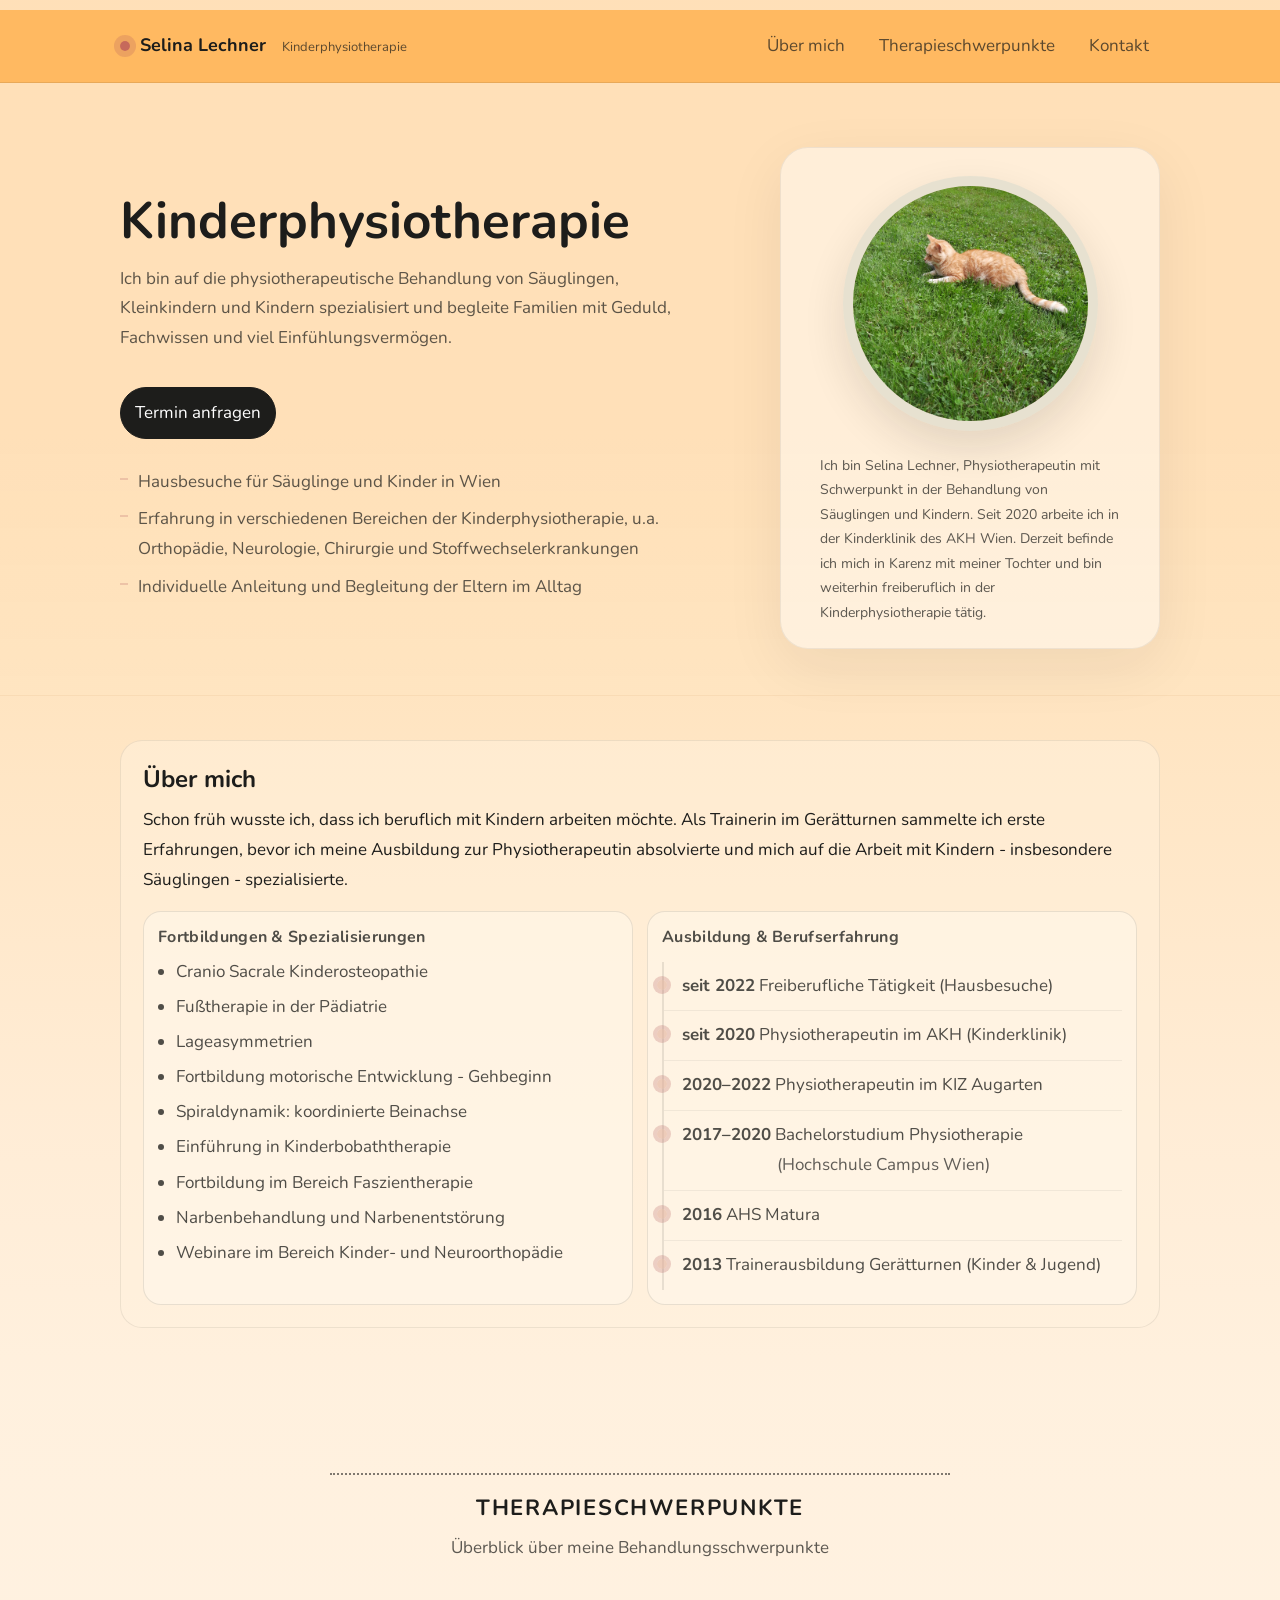
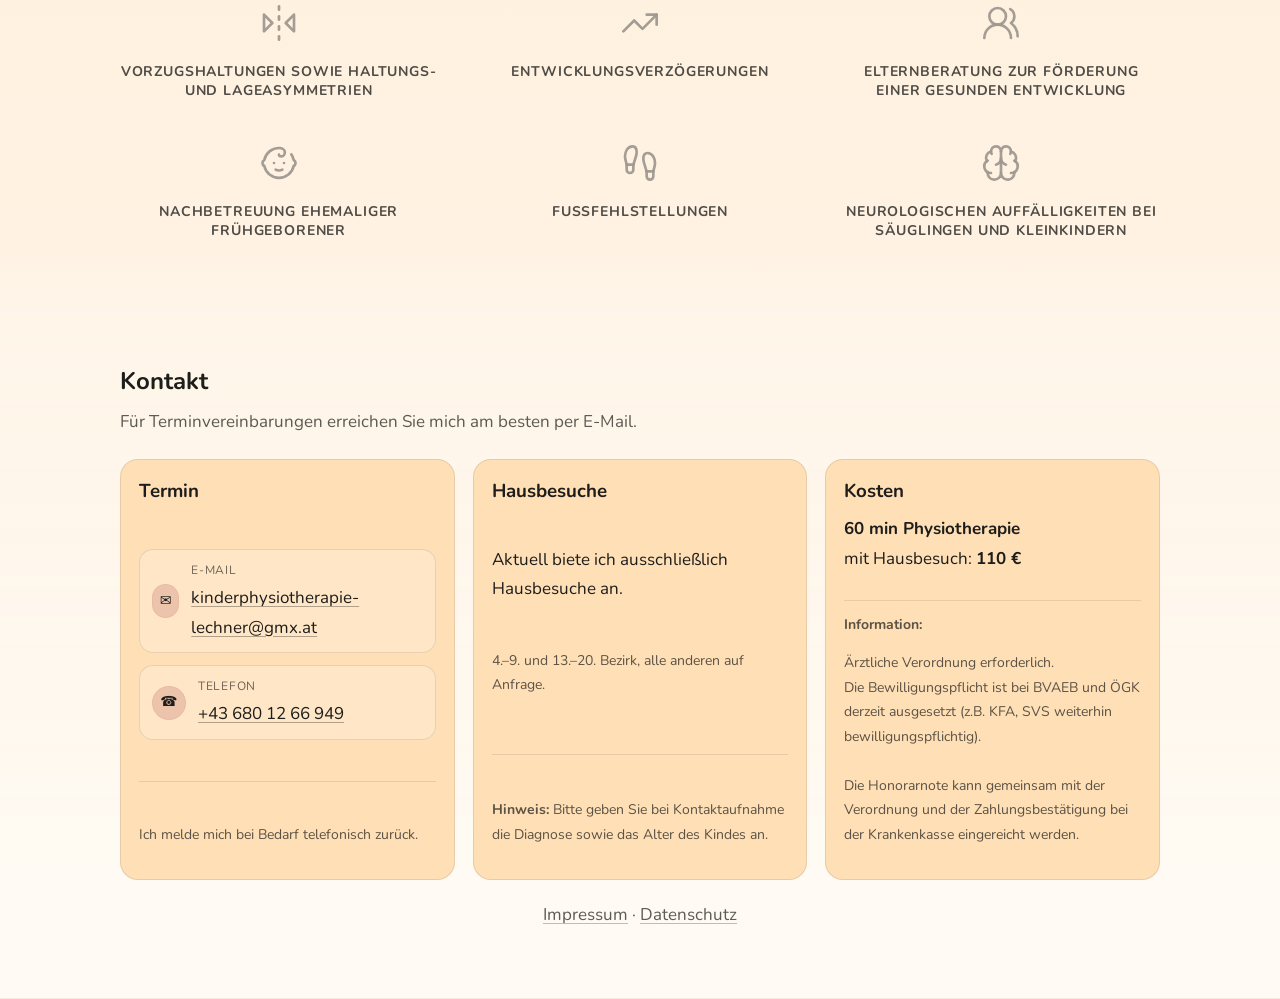
==== index.html @ b5aef935 "Add files via upload" ====
﻿<!doctype html>
<html lang="de">
<head>
  <meta charset="utf-8" />
  <meta name="viewport" content="width=device-width, initial-scale=1" />
  <title>Selina Lechner – Kinderphysiotherapie in Wien</title>
  <meta name="description" content="Kinderphysiotherapie in Wien: Hausbesuche, Beratung, Entwicklungsförderung. Kontakt & Terminvereinbarung." />

  <link rel="stylesheet" href="css/fonts.css" />
  <link rel="stylesheet" href="css/style.css" />
</head>

<body>
  <div class="top-accent" aria-hidden="true"></div>

  <header class="site-header">
    <div class="wrap header-inner">
      <a class="brand" href="#top" aria-label="Start">
        <span class="brand-dot" aria-hidden="true"></span>
        <span class="brand-name">Selina Lechner</span>
        <span class="brand-sub">Kinderphysiotherapie</span>
      </a>

      <button class="nav-toggle"
        type="button"
        aria-label="Menü öffnen"
        aria-expanded="false"
        aria-controls="site-nav">
        <span class="nav-toggle-label">Menü</span>
        <span class="nav-toggle-icon" aria-hidden="true"></span>
      </button>

      <nav id="site-nav" class="nav" aria-label="Hauptnavigation">
        <a href="#ueber-mich">Über mich</a>
        <a href="#leistungen">Therapieschwerpunkte</a>
        <a href="#kontakt">Kontakt</a>
      </nav>
    </div>
  </header>

  <main id="top">
    <!-- HERO -->
    <section class="hero">
      <div class="wrap hero-grid">
        <div class="hero-copy">
          <h1>Kinderphysiotherapie</h1>
          <p class="lead">
            Ich bin auf die physiotherapeutische Behandlung von Säuglingen, Kleinkindern und Kindern spezialisiert und begleite Familien mit Geduld, Fachwissen und viel Einfühlungsvermögen.
          </p>

          <div class="hero-actions">
            <a class="btn" href="mailto:kinderphysiotherapie-lechner@gmx.at">Termin anfragen</a>
          </div>

          <ul class="trust">
            <li>Hausbesuche für Säuglinge und Kinder in Wien</li>
            <li>Erfahrung in verschiedenen Bereichen der Kinderphysiotherapie, u.a. Orthopädie, Neurologie, Chirurgie und Stoffwechselerkrankungen</li>
            <li>Individuelle Anleitung und Begleitung der Eltern im Alltag</li>
          </ul>
        </div>

        <div class="hero-media">
          <img src="img/selina.jpg" alt="Portrait von Selina Lechner" class="portrait" />
          <div class="portrait-note">
            <p>Ich bin Selina Lechner, Physiotherapeutin mit Schwerpunkt in der Behandlung von Säuglingen und Kindern. Seit 2020 arbeite ich in der Kinderklinik des AKH Wien. Derzeit befinde ich mich in Karenz mit meiner Tochter und bin weiterhin freiberuflich in der Kinderphysiotherapie tätig.</p>
          </div>
        </div>
      </div>
    </section>

    <!-- ÜBER MICH -->
    <section class="about-block" id="ueber-mich">
      <div class="wrap">
        <div class="about">
          <h2>Über mich</h2>
          <p>
            Schon früh wusste ich, dass ich beruflich mit Kindern arbeiten möchte. Als Trainerin im Gerätturnen sammelte ich erste Erfahrungen, bevor ich meine Ausbildung zur Physiotherapeutin absolvierte
            und mich auf die Arbeit mit Kindern - insbesondere Säuglingen - spezialisierte.
          </p>

          <div class="about-highlights">
            <div class="highlight">
              <h3>Fortbildungen & Spezialisierungen</h3>
              <ul class="clean-list">
                <li>Cranio Sacrale Kinderosteopathie</li>
                <li>Fußtherapie in der Pädiatrie</li>
                <li>Lageasymmetrien</li>
                <li>Fortbildung motorische Entwicklung - Gehbeginn</li>
                <li>Spiraldynamik: koordinierte Beinachse</li>
                <li>Einführung in Kinderbobaththerapie</li>
                <li>Fortbildung im Bereich Faszientherapie</li>
                <li>Narbenbehandlung und Narbenentstörung</li>
                <li>Webinare im Bereich Kinder- und Neuroorthopädie</li>
              </ul>
            </div>

            <div class="highlight">
              <h3>Ausbildung &amp; Berufserfahrung</h3>
              <ul class="clean-list timeline">
                <li><strong>seit 2022</strong> Freiberufliche Tätigkeit (Hausbesuche)</li>
                <li><strong>seit 2020</strong> Physiotherapeutin im AKH (Kinderklinik)</li>
                <li><strong>2020–2022</strong> Physiotherapeutin im KIZ Augarten</li>
                <li><strong>2017–2020</strong> Bachelorstudium Physiotherapie <span style="display:block; margin-left:95px; margin-top: 0px; color: rgba(29,29,27,.7); font-weight: 400;">(Hochschule Campus Wien)</span></li>
                <li><strong>2016</strong> AHS Matura</li>
                <li><strong>2013</strong> Trainerausbildung Gerätturnen (Kinder & Jugend)</li>
              </ul>
            </div>
          </div>
        </div>
      </div>
    </section>

    <!-- THERAPIESCHWERPUNKTE -->
    <section class="focus-section" id="leistungen">
      <div class="wrap">
        <div class="focus-topline" aria-hidden="true"></div>
        <h2 class="focus-title">Therapieschwerpunkte</h2>
        <p class="focus-subtitle">Überblick über meine Behandlungsschwerpunkte</p>

        <div class="focus-grid focus-grid--simple">
          <article class="focus-item">
            <div class="focus-icon" aria-hidden="true">
              <i data-lucide="flip-horizontal-2"></i>
            </div>
            <h3>Vorzugshaltungen sowie Haltungs- und Lageasymmetrien</h3>
          </article>

          <article class="focus-item">
            <div class="focus-icon" aria-hidden="true">
              <i data-lucide="trending-up"></i>
            </div>
            <h3>Entwicklungsverzögerungen</h3>
          </article>

          <article class="focus-item">
            <div class="focus-icon" aria-hidden="true">
              <i data-lucide="users-round"></i>
            </div>
            <h3>Elternberatung zur Förderung einer gesunden Entwicklung</h3>
          </article>

          <article class="focus-item">
            <div class="focus-icon" aria-hidden="true">
              <i data-lucide="baby"></i>
            </div>
            <h3>Nachbetreuung ehemaliger Frühgeborener</h3>
          </article>

          <article class="focus-item">
            <div class="focus-icon" aria-hidden="true">
              <i data-lucide="footprints"></i>
            </div>
            <h3>Fußfehlstellungen</h3>
          </article>

          <article class="focus-item">
            <div class="focus-icon" aria-hidden="true">
              <i data-lucide="brain"></i>
            </div>
            <h3>Neurologischen Auffälligkeiten bei Säuglingen und Kleinkindern</h3>
          </article>
        </div>
      </div>
    </section>

    <!-- KONTAKT -->
    <section class="section section-alt" id="kontakt">
      <div class="wrap">
        <header class="section-head">
          <h2>Kontakt</h2>
          <p>Für Terminvereinbarungen erreichen Sie mich am besten per E-Mail.</p>
        </header>

        <div class="contact-grid contact-grid--3">
          <!-- Termin -->
          <div class="contact-card">
            <h3>Termin</h3>

            <div class="contact-rows">
              <div class="contact-row">
                <span class="contact-icon" aria-hidden="true">✉</span>
                <div class="contact-body">
                  <span class="contact-label">E-Mail</span>
                  <a class="link" href="mailto:kinderphysiotherapie-lechner@gmx.at">kinderphysiotherapie-lechner@gmx.at</a>
                </div>
              </div>

              <div class="contact-row">
                <span class="contact-icon" aria-hidden="true">☎</span>
                <div class="contact-body">
                  <span class="contact-label">Telefon</span>
                  <a class="link" href="tel:+436801266949">+43 680 12 66 949</a>
                </div>
              </div>
            </div>

            <div class="card-sep"></div>

            <p class="muted small">
              Ich melde mich bei Bedarf telefonisch zurück.
            </p>
          </div>

          <!-- Hausbesuche -->
          <div class="contact-card">
            <h3>Hausbesuche</h3>
            <p>Aktuell biete ich ausschließlich Hausbesuche an.</p>
            <p class="muted small">4.–9. und 13.–20. Bezirk, alle anderen auf Anfrage.</p>

            <div class="card-sep"></div>

            <p class="small muted"><strong>Hinweis:</strong> Bitte geben Sie bei Kontaktaufnahme die Diagnose sowie das Alter des Kindes an.</p>
          </div>

          <!-- Kosten / Information -->
          <div class="contact-card">
            <h3>Kosten</h3>
            <p><strong>60 min Physiotherapie</strong><br>mit Hausbesuch: <strong>110 €</strong></p>

            <div class="card-sep"></div>

            <p class="small muted"><strong>Information:</strong></p>
            <p class="muted small">
              Ärztliche Verordnung erforderlich.<br>
              Die Bewilligungspflicht ist bei BVAEB und ÖGK derzeit ausgesetzt (z.B. KFA, SVS weiterhin bewilligungspflichtig).<br><br>
              Die Honorarnote kann gemeinsam mit der Verordnung und der Zahlungsbestätigung bei der Krankenkasse eingereicht werden.
            </p>
          </div>
        </div>

        <p class="fineprint">
          <a href="impressum.html">Impressum</a> · <a href="datenschutz.html">Datenschutz</a>
        </p>
      </div>
    </section>
  </main>

  <script>
  document.addEventListener("DOMContentLoaded", () => {
    const header = document.querySelector(".site-header");
    const toggle = document.querySelector(".nav-toggle");
    const nav = document.getElementById("site-nav");
    if (!header || !toggle || !nav) return;

    const updateHeaderColor = () => {
      const progress = Math.min(window.scrollY / 900, 1);
      const styles = getComputedStyle(document.documentElement);
      const readRgb = name => styles.getPropertyValue(name).split(",").map(value => Number(value.trim()));
      const start = readRgb("--header-bg-rgb");
      const end = readRgb("--header-bg-scrolled-rgb");
      const rgb = start.map((value, index) => Math.round(value + (end[index] - value) * progress));
      header.style.setProperty("--header-current-bg", `rgba(${rgb[0]}, ${rgb[1]}, ${rgb[2]}, ${0.94 + 0.06 * (1 - progress)})`);
    };

    updateHeaderColor();
    window.addEventListener("scroll", updateHeaderColor, { passive: true });

    toggle.addEventListener("click", () => {
      const open = header.classList.toggle("nav-open");
      toggle.setAttribute("aria-expanded", open ? "true" : "false");
      toggle.setAttribute("aria-label", open ? "Menü schließen" : "Menü öffnen");
    });

    nav.querySelectorAll("a").forEach(a => {
      a.addEventListener("click", () => {
        header.classList.remove("nav-open");
        toggle.setAttribute("aria-expanded", "false");
        toggle.setAttribute("aria-label", "Menü öffnen");
      });
    });
  });
  </script>
  <script src="assets/js/lucide.min.js"></script>
  <script>
    lucide.createIcons();
  </script>
</body>
</html>
---- css/fonts.css ----
@font-face {
  font-family: 'Nunito';
  font-style: normal;
  font-weight: 400;
  font-display: swap;
  src: url(../assets/fonts/nunito-1.woff2) format('woff2');
}
@font-face {
  font-family: 'Nunito';
  font-style: normal;
  font-weight: 500;
  font-display: swap;
  src: url(../assets/fonts/nunito-2.woff2) format('woff2');
}
@font-face {
  font-family: 'Nunito';
  font-style: normal;
  font-weight: 600;
  font-display: swap;
  src: url(../assets/fonts/nunito-3.woff2) format('woff2');
}
@font-face {
  font-family: 'Nunito';
  font-style: normal;
  font-weight: 700;
  font-display: swap;
  src: url(../assets/fonts/nunito-4.woff2) format('woff2');
}
---- css/style.css ----
﻿/* =========================================================
   Kinderphysio - ruhiges, luftiges Layout (Nunito)
   + Abschnitts-Verlaeufe ueber Variablen
   ========================================================= */

:root{
  --bg: var(--c-contact);
  --paper:#ffffff;
  --ink:#1d1d1b;
  --muted:rgba(29,29,27,.72);
  --line:rgba(29,29,27,.12);
  --soft:rgba(255,255,255,.65);
  --accent:#dfaa96;
  --accent-strong: rgba(188, 91, 91, 0.85);
  --accent-medium: rgba(223,170,150,.55);
  --accent-soft: rgba(178, 91, 91, 0.25);
  --accent-border: rgba(223,170,150,.32);
  --sage-soft: rgba(190,211,205,.28);
  --portrait-border-width: 10px; /* 0 = Portrait-Rahmen ausblenden */
  --portrait-border-color: var(--sage-soft); /* transparent = Rahmenfarbe ausblenden */
  --radius:22px;

  /* =========================================================
     FARBEN & UEBERGAENGE
     Hier kannst du die Website-Stimmung schnell anpassen.
     ========================================================= */

  /* ===== Abschnittsfarben (anpassen nach Geschmack) ===== */
  --c-hero:    rgba(255, 223, 182, .97);
  --c-about:   rgba(255, 231, 199, .94);
  --c-focus:   rgba(255, 241, 224, .88);
  --c-contact: rgba(255, 250, 243, .96);

  /* Zwischenfarben fuer weichere Uebergaenge */
  --blend-hero-about:  rgba(255, 227, 190, .94);
  --blend-about-mid:   rgba(255, 235, 211, .90);
  --blend-about-focus: rgba(255, 239, 219, .86);
  --blend-focus-end:   rgba(255, 244, 232, .92);

  /* Profilflaeche rund um Portrait und Text */
  --hero-card-bg: rgba(255, 255, 255, 0.46); /* transparent = Hintergrund ausblenden */
  --hero-card-border: rgba(29,29,27,.07); /* transparent = Rahmen ausblenden */
  --hero-card-shadow: 0 18px 60px rgba(29,29,27,.07); /* none = Schatten ausblenden */

  /* Box "Ueber mich" */
  --about-card-bg: rgba(255, 241, 221, .50);
  --about-card-border: rgba(29,29,27,.08);
  --about-inner-card-bg: rgba(255, 248, 238, .48);
  --about-inner-card-border: rgba(29,29,27,.10);

  /* Kontaktkarten und kleine Kontaktfelder */
  --contact-card-bg: rgb(var(--header-bg-scrolled-rgb));
  --contact-card-border: rgba(29,29,27,.10);
  --contact-row-bg: rgba(255,255,255,.22);
  --contact-row-border: rgba(29,29,27,.10);
  --contact-icon-bg: var(--accent-soft);
  --contact-icon-border: var(--accent-border);

  /* Wie lang/weich die Uebergaenge sind */
  --fade-hero: 260px;
  --fade-contact: 560px;

  /* Feine Trennlinien zwischen Bereichen */
  --line-hero: rgba(29,29,27,.025);
  --line-section-top: rgba(29,29,27,.025);
  --line-section-bottom: rgba(29,29,27,.04);
  --header-bg-rgb: 255, 185, 97;
  --header-bg-scrolled-rgb: 255, 223, 182;
  --header-bg: rgb(var(--header-bg-rgb));
  --header-border: rgba(29,29,27,0.10);
  --top-accent-start: var(--c-hero);
  --top-accent-mid:   var(--c-hero);
  --top-accent-end:   var(--c-hero);
  
}

*{ box-sizing:border-box; }

html, body{
  margin:0;
  padding:0;
  background:var(--bg);
  color:var(--ink);
  font-family:"Nunito", system-ui, -apple-system, Segoe UI, Roboto, Arial, sans-serif;
}

a, p, li, span{
  font-family:"Nunito", system-ui, -apple-system, Segoe UI, Roboto, Arial, sans-serif;
  font-size:17px;
  line-height:1.75;
  letter-spacing:0;
  color:var(--ink);
}

h1, h2, h3{
  font-family:"Nunito", system-ui, -apple-system, Segoe UI, Roboto, Arial, sans-serif;
  font-weight:700;
  margin:0 0 10px;
}

p{ margin:0 0 14px; }
ul{ margin:0; padding-left:18px; }
li{ margin:0 0 8px; }

.muted{ color:var(--muted); }
.small{ font-size:14px; }

.wrap{
  width:min(1040px, calc(100% - 48px));
  margin:0 auto;
}

/* ---------- Zierstreifen ---------- */
.top-accent{
  position: sticky;
  top: 0;
  z-index: 999;
  height: 10px;
  background: linear-gradient(
    90deg,
    var(--top-accent-start),
    var(--top-accent-mid),
    var(--top-accent-end)
  );
  backdrop-filter: blur(6px);
}

/* ---------- Header / Nav ---------- */
.site-header{
  position: sticky;
  top: 10px;
  z-index: 50;
  background: var(--header-current-bg, var(--header-bg));
  border-bottom: 1px solid var(--header-border);
  backdrop-filter: blur(10px);
  transition: background .18s ease, border-color .18s ease;
}

.header-inner{
  display:flex;
  align-items:center;
  justify-content:space-between;
  padding:14px 0;
  gap:14px;
  position: relative;
}

.brand{
  display:flex;
  align-items:baseline;
  gap:10px;
  text-decoration:none;
  white-space:nowrap;
  color: var(--ink);
}

.brand-dot{
  width:10px;
  height:10px;
  border-radius:999px;
  background: var(--accent-strong);
  box-shadow: 0 0 0 6px var(--accent-soft);
}

.brand-name{ font-size:18px; font-weight:700; }
.brand-sub{ font-size:13px; color:var(--muted); margin-left:6px; }

/* Desktop Nav */
.nav{
  display:flex;
  gap:12px;
  flex-wrap:wrap;
  justify-content:flex-end;
}

.nav a{
  text-decoration:none;
  color:var(--muted);
  padding: 6px 10px;
  border-radius:999px;
  border:1px solid transparent;
}

.nav a:hover{
  color:var(--ink);
  border-color: rgba(29,29,27,.12);
  background: rgba(255,255,255,.50);
}

/* ---------- Buttons ---------- */
.btn{
  display:inline-flex;
  align-items:center;
  justify-content:center;
  padding: 10px 14px;
  border-radius: 999px;
  border: 1px solid var(--ink);
  background: var(--ink);
  color: var(--paper);
  text-decoration:none;
  transition: transform .12s ease, opacity .12s ease;
  gap:8px;
}

.btn:hover{ transform: translateY(-1px); opacity:.92; }

.btn-ghost{
  background: transparent;
  color: var(--ink);
}

.link{
  text-decoration: underline;
  text-decoration-color: rgba(29,29,27,.35);
  text-underline-offset: 3px;
}

/* =========================================================
   Abschnitts-Verlaeufe (sanfte Uebergaenge)
   ========================================================= */

/* HERO: oben weiss, unten Richtung About */
.hero{
  background: linear-gradient(
    to bottom,
    var(--c-hero) 0%,
    var(--c-hero) calc(100% - var(--fade-hero)),
    var(--blend-hero-about) 100%
  );
  padding: 64px 0 46px;
  border-bottom: 1px solid var(--line-hero);
}

/* UEBER MICH: oben nimmt Hero-Farbe auf, unten Richtung Focus */
#ueber-mich{
  background: linear-gradient(
    to bottom,
    var(--blend-hero-about) 0%,
    var(--blend-about-mid) 62%,
    var(--blend-about-focus) 100%
  );
}

/* THERAPIESCHWERPUNKTE: oben nimmt About-Farbe auf, unten Richtung Kontakt */
#leistungen{
  background: linear-gradient(
    to bottom,
    var(--blend-about-focus) 0%,
    var(--c-focus) 86%,
    var(--blend-focus-end) 100%
  );
}

/* KONTAKT: eigener Grundton */
#kontakt.section-alt{
  background: linear-gradient(
    to bottom,
    var(--blend-focus-end) 0%,
    rgba(255, 247, 237, .94) 45%,
    var(--c-contact) var(--fade-contact),
    var(--c-contact) 100%
  );
}

/* ---------- Hero Layout ---------- */
.hero-grid{
  display:grid;
  grid-template-columns: minmax(0, 1fr) 380px;
  gap: 64px;
  align-items:center;
}

.kicker{
  font-size:13px;
  text-transform: uppercase;
  letter-spacing:.08em;
  color: var(--muted);
  margin-bottom: 10px;
}

.hero h1{
  font-size: clamp(34px, 4vw, 52px);
  line-height: 1.08;
  margin-bottom: 14px;
}

.lead{
  color: var(--muted);
  max-width: 62ch;
}

.cta-row{
  display:flex;
  gap: 12px;
  flex-wrap:wrap;
  margin: 30px 0 10px;
}

.trust{
  list-style: none;
  padding-left: 0;
  margin-top: 14px;
  display:grid;
  gap: 8px;
}

.hero-actions{
  margin: 34px 0 28px;
}

.trust li{
  padding-left: 18px;
  position: relative;
  color: var(--muted);
  margin: 0;
}

.trust li::before{
  content: "";
  position:absolute;
  left: 0;
  top: 11px;
  width: 8px;
  height: 2px;
  background: var(--accent-medium);
}

/* Portrait */
.hero-media{
  display:flex;
  flex-direction:column;
  align-items:center;
  gap: 0;
  padding: 28px 24px 22px;
  border: 1px solid var(--hero-card-border);
  border-radius: 28px;
  background: var(--hero-card-bg);
  box-shadow: var(--hero-card-shadow);
}


.portrait{
  width: 255px;
  max-width: 100%;
  aspect-ratio: 1/1;
  object-fit: cover;
  border-radius: 999px;
  border: var(--portrait-border-width) solid var(--portrait-border-color);
  box-shadow: 0 18px 42px rgba(29,29,27,.12);
  background: rgba(0,0,0,.03);
}

.portrait-note{
  max-width: 310px;
  background: transparent;
  border: 1px solid transparent;
  border-radius: 18px;
  padding: 22px 4px 0;
}

.portrait-note p{ margin:0 0 8px; }
.portrait-note p:last-child{ margin:0; color:var(--muted); font-size:14px; }

/* ---------- Ueber mich ---------- */
.about-block{
  padding: 44px 0;
}

.about-block .wrap{
  margin-bottom: 25px;
}

.about{
  background: var(--about-card-bg);
  border: 1px solid var(--about-card-border);
  border-radius: var(--radius);
  padding: 22px;
}

.about-highlights{
  display:grid;
  grid-template-columns: 1fr 1fr;
  gap: 14px;
  margin-top: 16px;
}

.highlight{
  background: var(--about-inner-card-bg);
  border: 1px solid var(--about-inner-card-border);
  border-radius: 18px;
  padding: 14px;
}

.highlight h3{
  font-size: 16px;
  text-transform: none;
  letter-spacing: .02em;
  color: rgba(29,29,27,.78);
}

/* echte Listen + Zeilenabstand */
.clean-list{
  margin: 10px 0 0;
  padding-left: 18px;
}

.clean-list li{
  margin: 0 0 8px;
  line-height: 1.6;
  color: rgba(29,29,27,.78);
}

/* ---------- Therapieschwerpunkte ---------- */
.focus-section{
  position: relative;
  padding: 76px 0 70px;
  overflow: hidden;
}

.focus-topline{
  width: 100%;
  max-width: 620px;
  margin: 0 auto 18px;
  border-top: 2px dotted rgba(0,0,0,0.50);
}

.focus-title{
  text-align:center;
  letter-spacing:.08em;
  text-transform: uppercase;
  font-size: 22px;
  color: var(--ink);
  margin-bottom: 10px;
}

.focus-subtitle{
  text-align:center;
  color: var(--muted);
  margin: 0 auto 34px;
  max-width: 78ch;
}

.focus-grid--simple{
  display:grid;
  grid-template-columns: repeat(3, 1fr);
  gap: 36px 44px;
  align-items:start;
}

.focus-item{
  min-height: initial;
  padding: 0;
  border: 0;
  border-radius: 0;
  background: transparent;
  box-shadow: none;
}

.focus-item h3{
  text-align:center;
  font-size: 14px;
  line-height: inherit;
  letter-spacing:.06em;
  text-transform: uppercase;
  color: rgba(29,29,27,.78);
  margin: 0;
}

.focus-icon{
  display:flex;
  align-items:center;
  justify-content:center;
  width: 54px;
  height: 54px;
  margin: 0 auto 12px;
  opacity: .55;
  color: rgba(80,80,80,.95); /* wichtig fuer Lucide (currentColor) */
}

.focus-icon svg, .focus-icon .lucide{
  width: 40px;
  height: 40px;
  stroke-width: 1.6;
  fill: none;
  stroke-linecap: round;
  stroke-linejoin: round;
}

/* ---------- Kontakt ---------- */
.section{
  padding: 54px 0;
}

.section-alt{
  border-top: 1px solid var(--line-section-top);
  border-bottom: 1px solid var(--line-section-bottom);
}

.section-head{ margin-bottom: 22px; }
.section-head p{ color: var(--muted); max-width: 78ch; }

.contact-grid{
  display:grid;
  grid-template-columns: 1fr 1fr;
  gap: 18px;
  align-items:stretch;
}

.contact-card{
  background: var(--contact-card-bg);
  border: 1px solid var(--contact-card-border);
  border-radius: 18px;
  padding: 18px;
  display:flex;
  flex-direction:column;
  justify-content:space-between;
}

.hours{
  margin-top: 12px;
  padding-top: 12px;
  border-top: 1px solid rgba(29,29,27,.08);
}

.fineprint{
  text-align:center;
  margin-top: 20px;
  color: var(--muted);
}

.fineprint a{
  color: var(--muted);
  text-decoration: underline;
  text-decoration-color: rgba(29,29,27,.28);
  text-underline-offset: 3px;
}

.fineprint a:hover{ color: var(--ink); }

/* ---------- Responsive ---------- */
@media (max-width: 980px){
  .hero-grid{ grid-template-columns: 1fr; }
  .hero-copy{ display: contents; }
  .hero h1{ order: 1; }
  .lead{ order: 2; }
  .hero-media{
    order: 3;
    width: min(460px, 100%);
    margin: 0 auto;
  }
  .hero-actions{ order: 4; }
  .trust{ order: 5; }
  .portrait{ transform: none; }
  .about-highlights{ grid-template-columns: 1fr; }
  .focus-grid--simple{ grid-template-columns: 1fr; gap: 26px; }
  .contact-grid{ grid-template-columns: 1fr; }
}

@media (max-width: 520px){
  .wrap{ width:min(1040px, calc(100% - 32px)); }
  .brand-sub{ display:none; }
  .btn{ width: 100%; }
  .cta-row{ width: 100%; }
  .hero-media{ padding: 22px 18px 18px; }
  .portrait{ width: 220px; }
}

/* Timeline-Layout fuer Ausbildung */
.clean-list.timeline{
  list-style: none;
  padding-left: 0;
  margin-top: 14px;
  border-left: 2px solid rgba(29,29,27,.10);
}

.clean-list.timeline li{
  position: relative;
  padding: 10px 0 10px 18px;
  margin: 0;
  color: rgba(29,29,27,.78);
  line-height: 1.7;
}

.clean-list.timeline li + li{
  border-top: 1px solid rgba(29,29,27,.06);
}

.clean-list.timeline li::before{
  content:"";
  position:absolute;
  left: -7px;
  top: 18px;
  width: 10px;
  height: 10px;
  border-radius: 999px;
  background: var(--accent-medium);
  box-shadow: 0 0 0 4px var(--accent-soft);
}

/* Kontakt: optional 3 Spalten auf Desktop */
.contact-grid--3{
  grid-template-columns: repeat(3, 1fr);
}

.card-sep{
  height: 1px;
  background: rgba(29,29,27,.10);
  margin: 12px 0;
}

@media (max-width: 980px){
  .contact-grid--3{
    grid-template-columns: 1fr;
  }
}

.contact-rows{
  display: grid;
  gap: 12px;
  margin-top: 6px;
}

.contact-row{
  display: flex;
  gap: 12px;
  align-items: center;
  padding: 10px 12px;
  border-radius: 14px;
  background: var(--contact-row-bg);
  border: 1px solid var(--contact-row-border);
}

.contact-icon{
  width: 34px;
  height: 34px;
  border-radius: 999px;
  display: flex;
  align-items: center;
  justify-content: center;
  background: var(--contact-icon-bg);
  border: 1px solid var(--contact-icon-border);
  font-size: 14px;
}

.contact-body{
  display: grid;
  gap: 2px;
}

.contact-label{
  font-size: 12px;
  letter-spacing: .06em;
  text-transform: uppercase;
  color: rgba(29,29,27,.65);
}

/* Scroll Offset fuer Sticky Header */
#ueber-mich{ scroll-margin-top: 85px; }
#leistungen{ scroll-margin-top: 85px; }
#kontakt{ scroll-margin-top: 85px; }
#top{ scroll-margin-top: 85px; }

/* ===== Mobile-Button "MENUE + Icon" ===== */
.nav-toggle{
  display:none;
  border:0;
  background:transparent;
  padding: 8px 0;
  cursor:pointer;
  align-items:center;
  gap:10px;
  color: rgba(29,29,27,.80);
  z-index: 1000;
}

.nav-toggle-label{
  font-size: 12px;
  letter-spacing: .10em;
  text-transform: uppercase;
}

.nav-toggle-icon{
  width: 22px;
  height: 2px;
  background: rgba(29,29,27,.65);
  border-radius: 999px;
  position: relative;
}

.nav-toggle-icon::before,
.nav-toggle-icon::after{
  content:"";
  position:absolute;
  left:0;
  width: 22px;
  height: 2px;
  background: rgba(29,29,27,.65);
  border-radius: 999px;
  transition: transform .15s ease, opacity .15s ease;
}

.nav-toggle-icon::before{ top:-7px; }
.nav-toggle-icon::after{ top:7px; }

.site-header.nav-open .nav-toggle-icon{
  background: transparent;
}
.site-header.nav-open .nav-toggle-icon::before{
  transform: translateY(7px) rotate(45deg);
}
.site-header.nav-open .nav-toggle-icon::after{
  transform: translateY(-7px) rotate(-45deg);
}

/* Mobile Dropdown */
@media (max-width: 820px){
  .nav-toggle{ display:inline-flex; }

  .nav{
    display:none;
    position:absolute;
    right:0;
    top: calc(100% + 10px);
    width: min(320px, calc(100vw - 24px));
    padding: 12px;
    border-radius: 16px;
    background: rgba(255,255,255,.92);
    border: 1px solid rgba(29,29,27,.10);
    box-shadow: 0 18px 50px rgba(0,0,0,.12);
  }

  .nav a{
    display:block;
    padding: 10px 12px;
    border-radius: 12px;
  }

  .site-header.nav-open .nav{ display:block; }
}
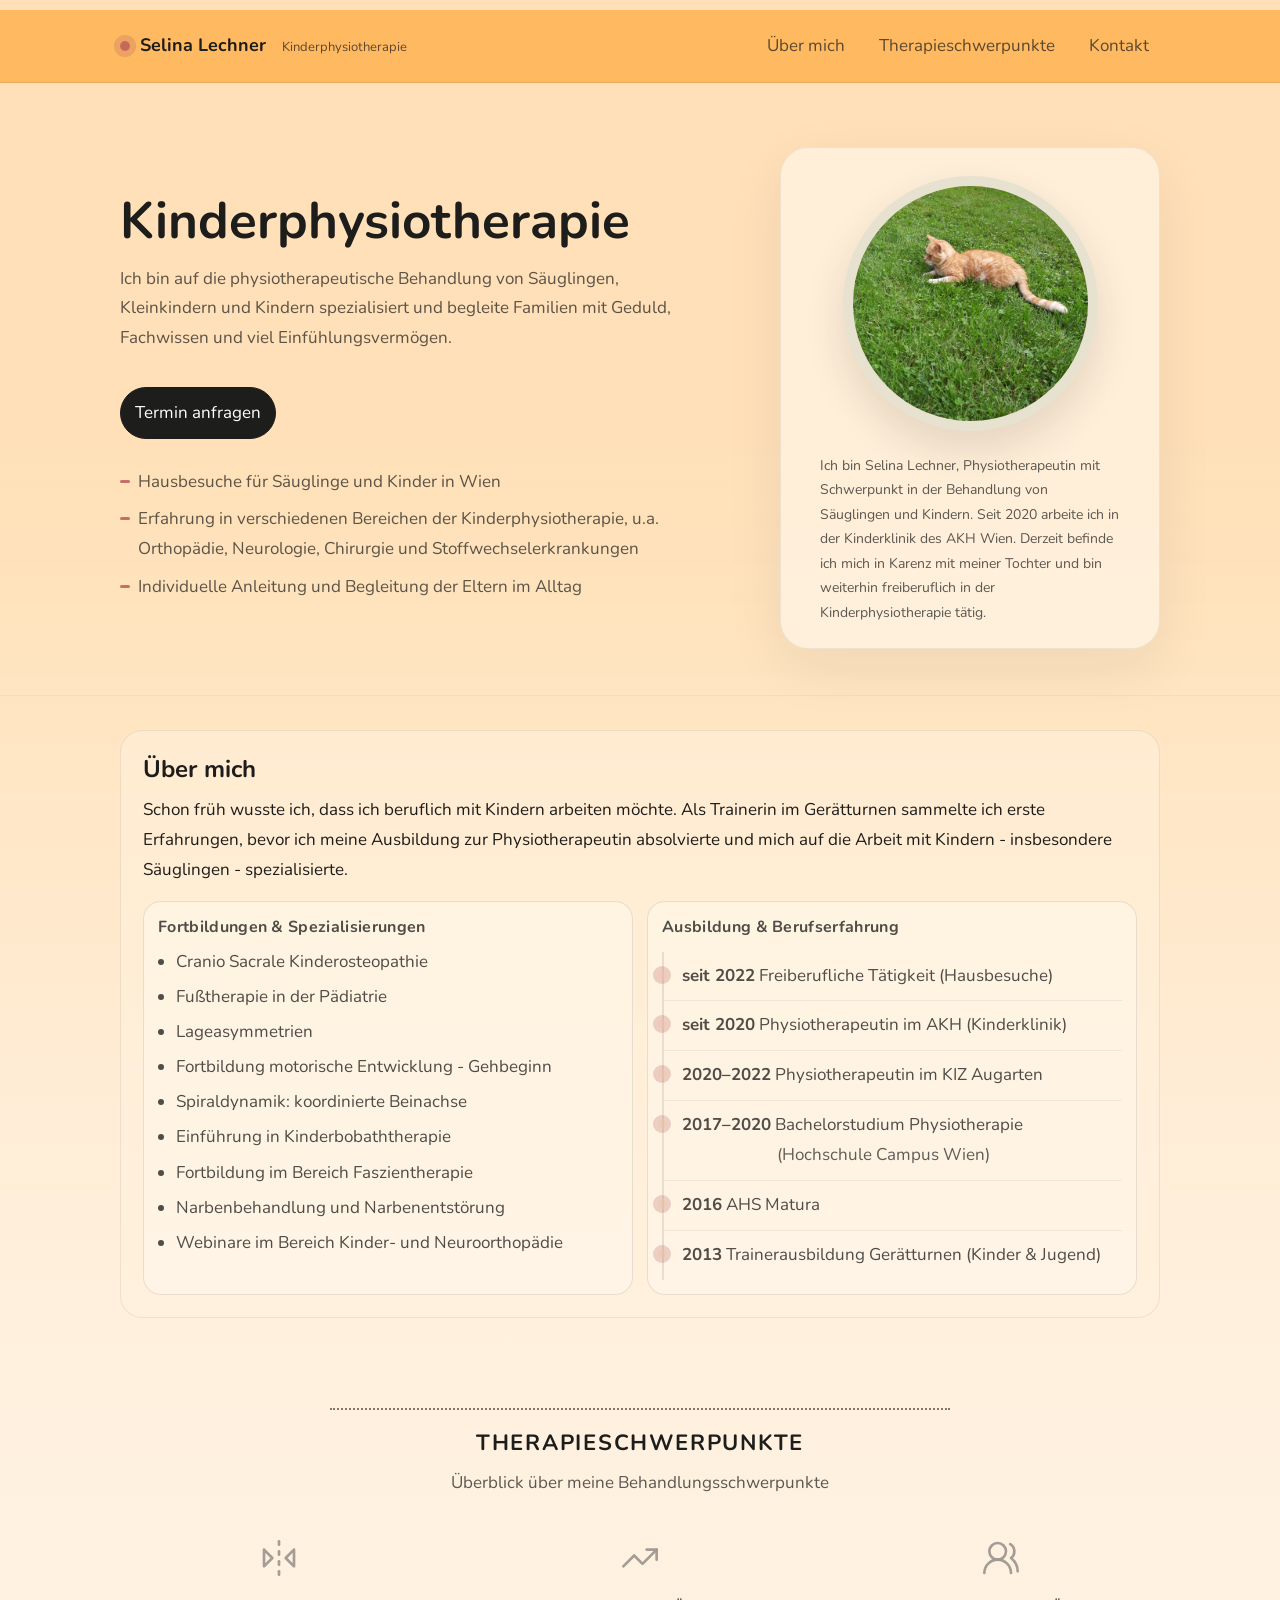
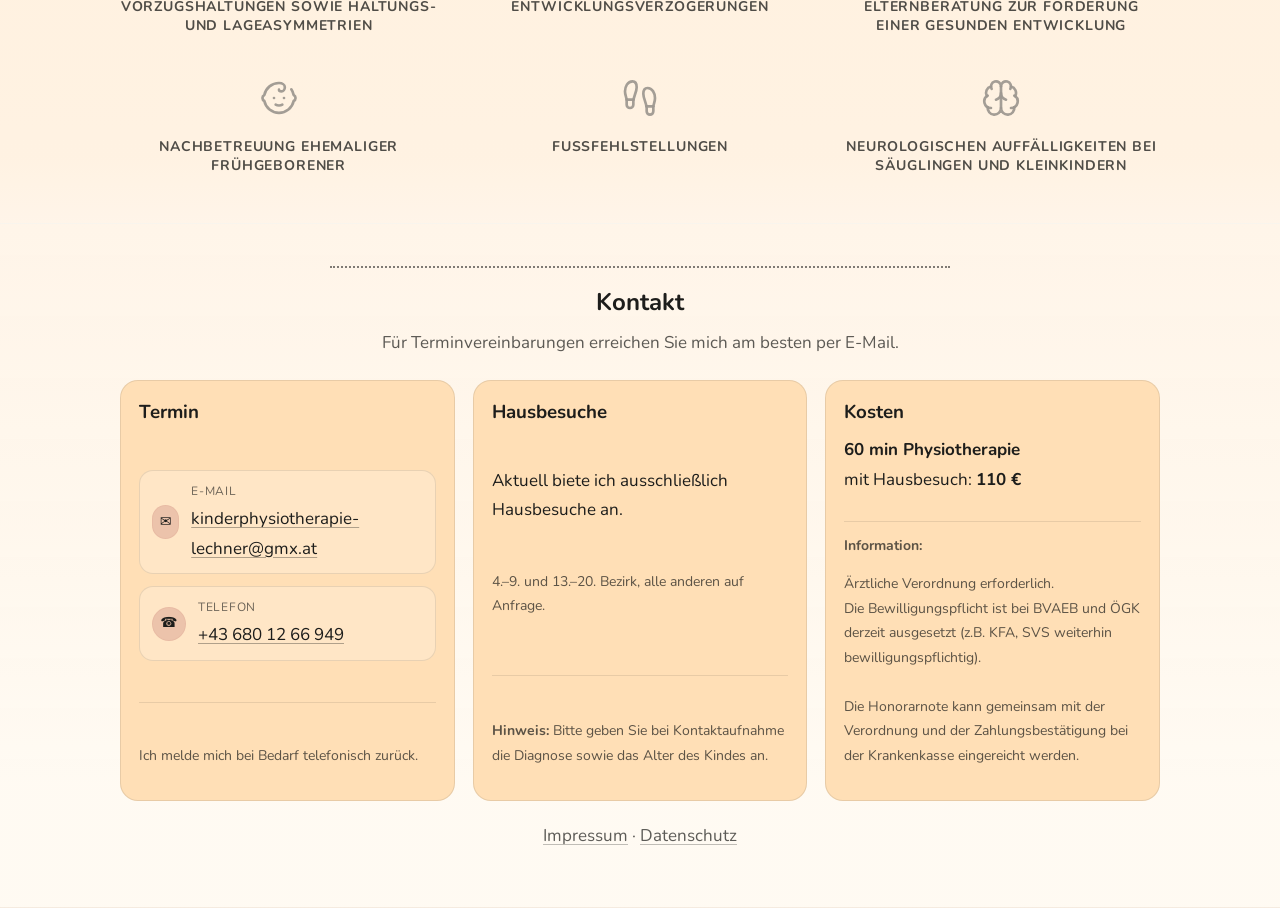
==== commit b952da73: "Add files via upload" ====
--- a/index.html
+++ b/index.html
@@ -166,7 +166,8 @@
     <!-- KONTAKT -->
     <section class="section section-alt" id="kontakt">
       <div class="wrap">
-        <header class="section-head">
+        <div class="focus-topline" aria-hidden="true"></div>
+        <header class="section-head contact-head">
           <h2>Kontakt</h2>
           <p>Für Terminvereinbarungen erreichen Sie mich am besten per E-Mail.</p>
         </header>
@@ -277,5 +278,3 @@
 </body>
 </html>
 
-
-
--- a/css/style.css
+++ b/css/style.css
@@ -315,15 +315,16 @@
   margin: 0;
 }
 
-.trust li::before{
-  content: "";
-  position:absolute;
-  left: 0;
-  top: 11px;
-  width: 8px;
-  height: 2px;
-  background: var(--accent-medium);
-}
+.trust li::before{
+  content: "";
+  position:absolute;
+  left: 0;
+  top: 13px;
+  width: 10px;
+  height: 3px;
+  border-radius: 999px;
+  background: var(--accent-strong);
+}
 
 /* Portrait */
 .hero-media{
@@ -362,13 +363,13 @@
 .portrait-note p:last-child{ margin:0; color:var(--muted); font-size:14px; }
 
 /* ---------- Ueber mich ---------- */
-.about-block{
-  padding: 44px 0;
-}
-
-.about-block .wrap{
-  margin-bottom: 25px;
-}
+.about-block{
+  padding: 34px 0 30px;
+}
+
+.about-block .wrap{
+  margin-bottom: 8px;
+}
 
 .about{
   background: var(--about-card-bg);
@@ -411,11 +412,11 @@
 }
 
 /* ---------- Therapieschwerpunkte ---------- */
-.focus-section{
-  position: relative;
-  padding: 76px 0 70px;
-  overflow: hidden;
-}
+.focus-section{
+  position: relative;
+  padding: 52px 0 48px;
+  overflow: hidden;
+}
 
 .focus-topline{
   width: 100%;
@@ -487,17 +488,26 @@
 }
 
 /* ---------- Kontakt ---------- */
-.section{
-  padding: 54px 0;
-}
+.section{
+  padding: 42px 0;
+}
 
 .section-alt{
   border-top: 1px solid var(--line-section-top);
   border-bottom: 1px solid var(--line-section-bottom);
 }
 
-.section-head{ margin-bottom: 22px; }
-.section-head p{ color: var(--muted); max-width: 78ch; }
+.section-head{ margin-bottom: 22px; }
+.section-head p{ color: var(--muted); max-width: 78ch; }
+
+.contact-head{
+  text-align: center;
+}
+
+.contact-head p{
+  margin-left: auto;
+  margin-right: auto;
+}
 
 .contact-grid{
   display:grid;
@@ -538,22 +548,53 @@
 .fineprint a:hover{ color: var(--ink); }
 
 /* ---------- Responsive ---------- */
-@media (max-width: 980px){
-  .hero-grid{ grid-template-columns: 1fr; }
-  .hero-copy{ display: contents; }
-  .hero h1{ order: 1; }
-  .lead{ order: 2; }
-  .hero-media{
-    order: 3;
-    width: min(460px, 100%);
-    margin: 0 auto;
-  }
-  .hero-actions{ order: 4; }
-  .trust{ order: 5; }
-  .portrait{ transform: none; }
-  .about-highlights{ grid-template-columns: 1fr; }
-  .focus-grid--simple{ grid-template-columns: 1fr; gap: 26px; }
-  .contact-grid{ grid-template-columns: 1fr; }
+@media (max-width: 980px){
+  .hero{
+    padding: 42px 0 0;
+  }
+  .hero-grid{
+    grid-template-columns: 1fr;
+    gap: 0;
+  }
+  .hero-copy{ display: contents; }
+  .hero h1{
+    order: 1;
+    margin-bottom: 12px;
+  }
+  .lead{
+    order: 2;
+    margin-bottom: 16px;
+  }
+  .hero-media{
+    order: 3;
+    width: min(460px, 100%);
+    margin: 0 auto 20px;
+  }
+  .hero-actions{
+    order: 4;
+    margin: 0;
+  }
+  .trust{
+    order: 5;
+    margin-top: 20px;
+    margin-bottom: 20px;
+  }
+  .portrait{ transform: none; }
+  .about-block{
+    padding: 28px 0 22px;
+  }
+  .about-block .wrap{
+    margin-bottom: 0;
+  }
+  .focus-section{
+    padding: 34px 0 38px;
+  }
+  .section{
+    padding: 34px 0;
+  }
+  .about-highlights{ grid-template-columns: 1fr; }
+  .focus-grid--simple{ grid-template-columns: 1fr; gap: 26px; }
+  .contact-grid{ grid-template-columns: 1fr; }
 }
 
 @media (max-width: 520px){
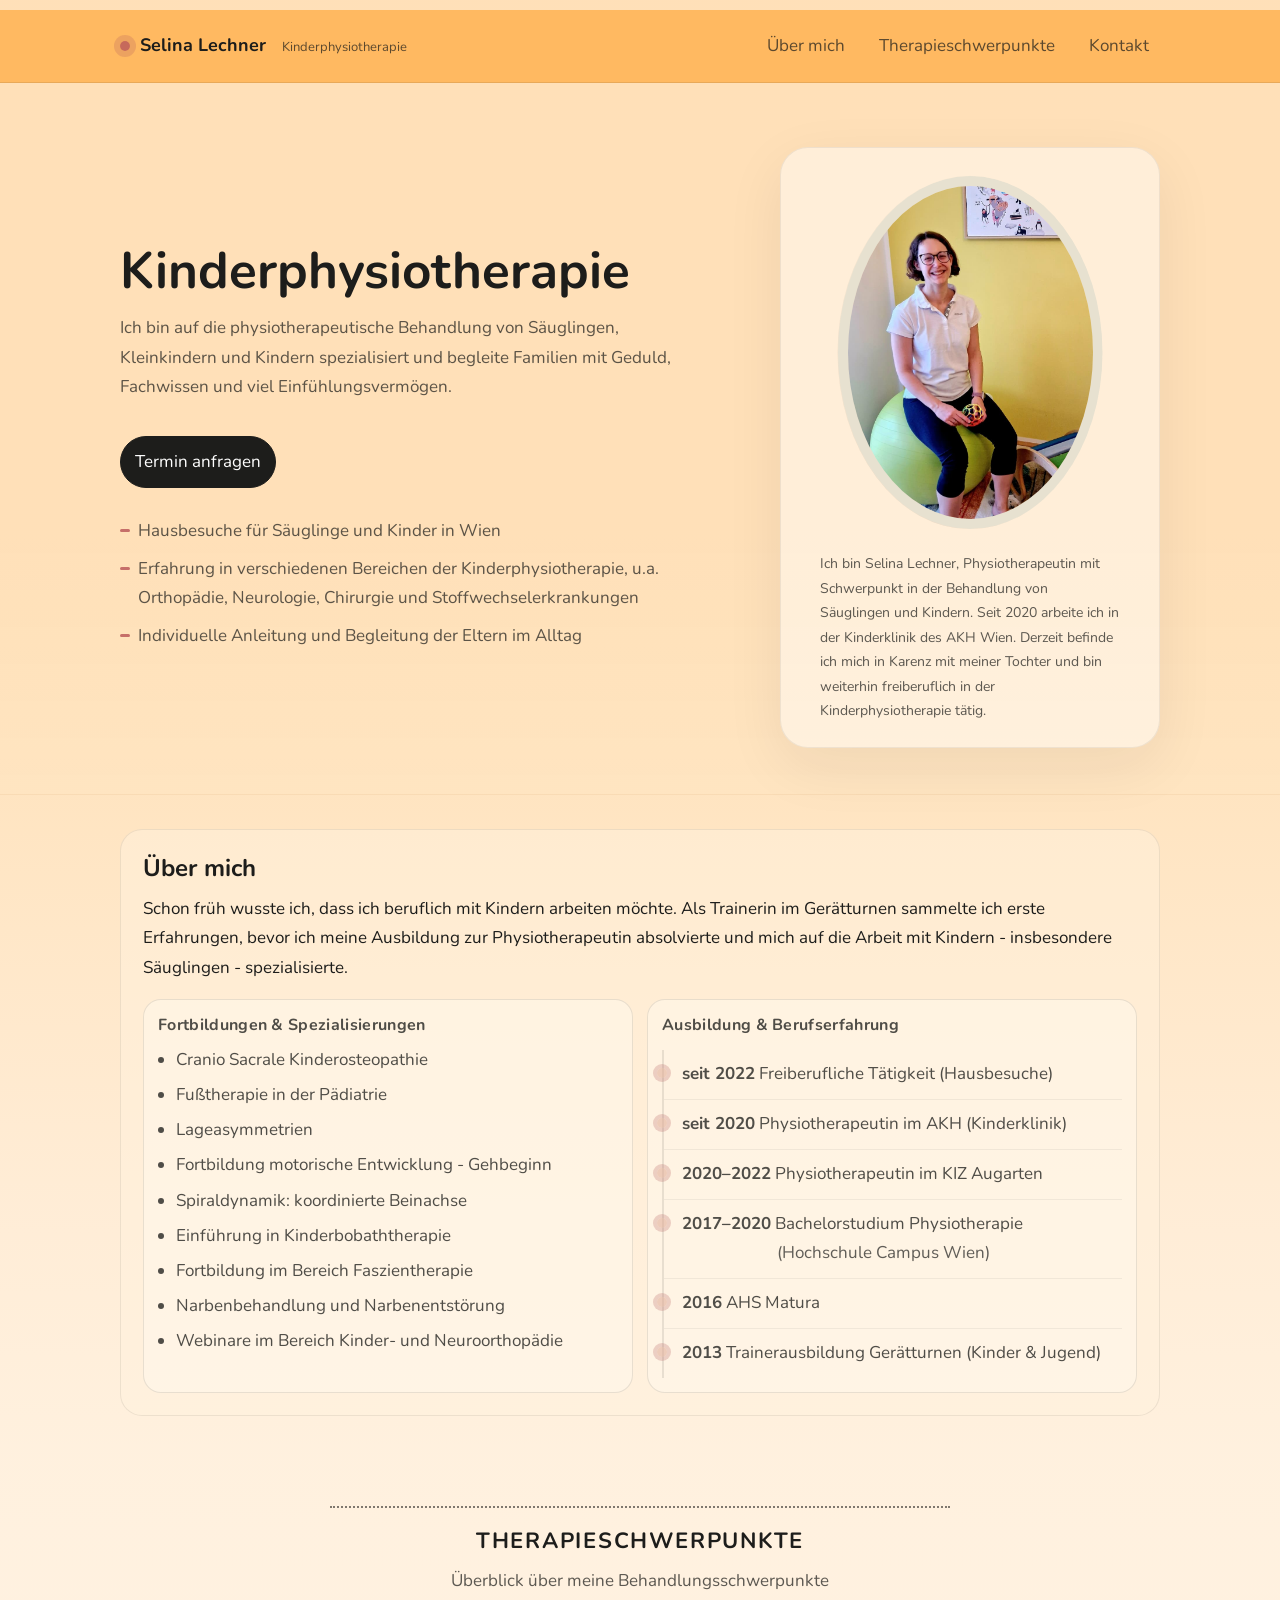
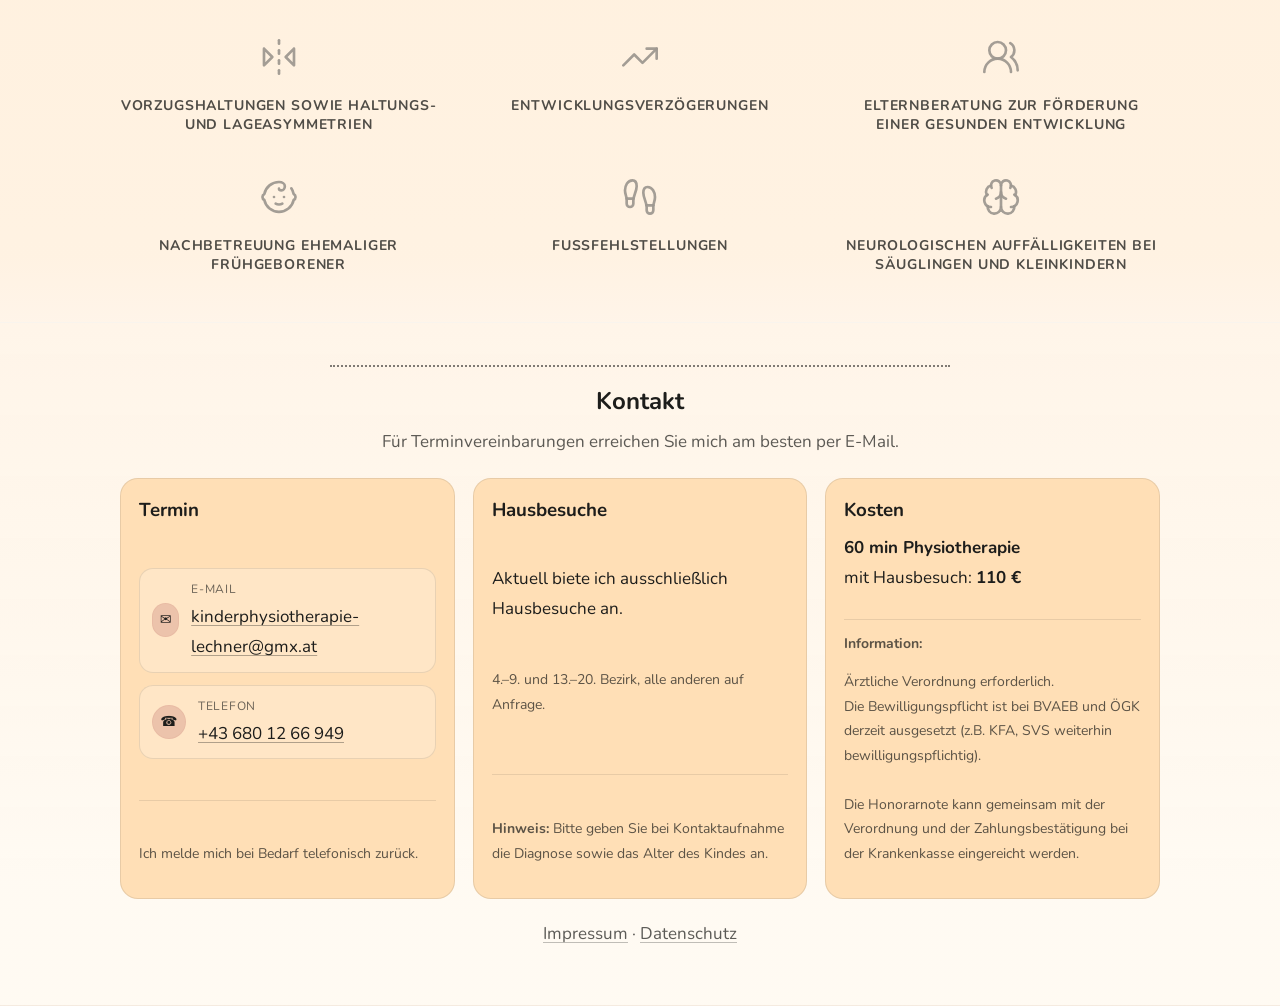
==== commit c7d5bb61: "Bild angepasse" ====
--- a/index.html
+++ b/index.html
@@ -60,7 +60,9 @@
         </div>
 
         <div class="hero-media">
-          <img src="img/selina.jpg" alt="Portrait von Selina Lechner" class="portrait" />
+          <div class="portrait-frame">
+            <img src="img/selina.jpg" alt="Portrait von Selina Lechner" class="portrait" />
+          </div>
           <div class="portrait-note">
             <p>Ich bin Selina Lechner, Physiotherapeutin mit Schwerpunkt in der Behandlung von Säuglingen und Kindern. Seit 2020 arbeite ich in der Kinderklinik des AKH Wien. Derzeit befinde ich mich in Karenz mit meiner Tochter und bin weiterhin freiberuflich in der Kinderphysiotherapie tätig.</p>
           </div>
--- a/css/style.css
+++ b/css/style.css
@@ -16,6 +16,9 @@
   --accent-soft: rgba(178, 91, 91, 0.25);
   --accent-border: rgba(223,170,150,.32);
   --sage-soft: rgba(190,211,205,.28);
+  --portrait-width: 265px;
+  --portrait-mobile-width: 225px;
+  --portrait-aspect: 3 / 4;
   --portrait-border-width: 10px; /* 0 = Portrait-Rahmen ausblenden */
   --portrait-border-color: var(--sage-soft); /* transparent = Rahmenfarbe ausblenden */
   --radius:22px;
@@ -315,16 +318,16 @@
   margin: 0;
 }
 
-.trust li::before{
-  content: "";
-  position:absolute;
-  left: 0;
-  top: 13px;
-  width: 10px;
-  height: 3px;
-  border-radius: 999px;
-  background: var(--accent-strong);
-}
+.trust li::before{
+  content: "";
+  position:absolute;
+  left: 0;
+  top: 13px;
+  width: 10px;
+  height: 3px;
+  border-radius: 999px;
+  background: var(--accent-strong);
+}
 
 /* Portrait */
 .hero-media{
@@ -340,15 +343,32 @@
 }
 
 
-.portrait{
-  width: 255px;
+.portrait-frame{
+  width: var(--portrait-width);
   max-width: 100%;
-  aspect-ratio: 1/1;
-  object-fit: cover;
-  border-radius: 999px;
+  aspect-ratio: var(--portrait-aspect);
+  overflow: hidden;
+  clip-path: ellipse(50% 50% at 50% 50%);
+  border-radius: 50%;
   border: var(--portrait-border-width) solid var(--portrait-border-color);
   box-shadow: 0 18px 42px rgba(29,29,27,.12);
   background: rgba(0,0,0,.03);
+}
+
+.portrait{
+  /* BILD HIER EINSTELLEN:
+     Zoom: 1 = normal, 1.1 = 10 Prozent groesser
+     X: positive Werte nach rechts, negative nach links
+     Y: positive Werte nach unten, negative nach oben */
+  --bild-zoom: 1.4;
+  --bild-x: 35px;
+  --bild-y: 0px;
+
+  display: block;
+  width: 100%;
+  height: 100%;
+  object-fit: cover;
+  transform: translate(var(--bild-x), var(--bild-y)) scale(var(--bild-zoom));
 }
 
 .portrait-note{
@@ -363,13 +383,13 @@
 .portrait-note p:last-child{ margin:0; color:var(--muted); font-size:14px; }
 
 /* ---------- Ueber mich ---------- */
-.about-block{
-  padding: 34px 0 30px;
-}
-
-.about-block .wrap{
-  margin-bottom: 8px;
-}
+.about-block{
+  padding: 34px 0 30px;
+}
+
+.about-block .wrap{
+  margin-bottom: 8px;
+}
 
 .about{
   background: var(--about-card-bg);
@@ -412,11 +432,11 @@
 }
 
 /* ---------- Therapieschwerpunkte ---------- */
-.focus-section{
-  position: relative;
-  padding: 52px 0 48px;
-  overflow: hidden;
-}
+.focus-section{
+  position: relative;
+  padding: 52px 0 48px;
+  overflow: hidden;
+}
 
 .focus-topline{
   width: 100%;
@@ -488,26 +508,26 @@
 }
 
 /* ---------- Kontakt ---------- */
-.section{
-  padding: 42px 0;
-}
+.section{
+  padding: 42px 0;
+}
 
 .section-alt{
   border-top: 1px solid var(--line-section-top);
   border-bottom: 1px solid var(--line-section-bottom);
 }
 
-.section-head{ margin-bottom: 22px; }
-.section-head p{ color: var(--muted); max-width: 78ch; }
-
-.contact-head{
-  text-align: center;
-}
-
-.contact-head p{
-  margin-left: auto;
-  margin-right: auto;
-}
+.section-head{ margin-bottom: 22px; }
+.section-head p{ color: var(--muted); max-width: 78ch; }
+
+.contact-head{
+  text-align: center;
+}
+
+.contact-head p{
+  margin-left: auto;
+  margin-right: auto;
+}
 
 .contact-grid{
   display:grid;
@@ -548,53 +568,53 @@
 .fineprint a:hover{ color: var(--ink); }
 
 /* ---------- Responsive ---------- */
-@media (max-width: 980px){
-  .hero{
-    padding: 42px 0 0;
-  }
-  .hero-grid{
-    grid-template-columns: 1fr;
-    gap: 0;
-  }
-  .hero-copy{ display: contents; }
-  .hero h1{
-    order: 1;
-    margin-bottom: 12px;
-  }
-  .lead{
-    order: 2;
-    margin-bottom: 16px;
-  }
-  .hero-media{
-    order: 3;
-    width: min(460px, 100%);
-    margin: 0 auto 20px;
-  }
-  .hero-actions{
-    order: 4;
-    margin: 0;
-  }
-  .trust{
-    order: 5;
-    margin-top: 20px;
-    margin-bottom: 20px;
-  }
-  .portrait{ transform: none; }
-  .about-block{
-    padding: 28px 0 22px;
-  }
-  .about-block .wrap{
-    margin-bottom: 0;
-  }
-  .focus-section{
-    padding: 34px 0 38px;
-  }
-  .section{
-    padding: 34px 0;
-  }
-  .about-highlights{ grid-template-columns: 1fr; }
-  .focus-grid--simple{ grid-template-columns: 1fr; gap: 26px; }
-  .contact-grid{ grid-template-columns: 1fr; }
+@media (max-width: 980px){
+  .hero{
+    padding: 42px 0 0;
+  }
+  .hero-grid{
+    grid-template-columns: 1fr;
+    gap: 0;
+  }
+  .hero-copy{ display: contents; }
+  .hero h1{
+    order: 1;
+    margin-bottom: 12px;
+  }
+  .lead{
+    order: 2;
+    margin-bottom: 16px;
+  }
+  .hero-media{
+    order: 3;
+    width: min(460px, 100%);
+    margin: 0 auto 20px;
+  }
+  .hero-actions{
+    order: 4;
+    margin: 0;
+  }
+  .trust{
+    order: 5;
+    margin-top: 20px;
+    margin-bottom: 20px;
+  }
+  .portrait-frame{ transform: translateX(8px); }
+  .about-block{
+    padding: 28px 0 22px;
+  }
+  .about-block .wrap{
+    margin-bottom: 0;
+  }
+  .focus-section{
+    padding: 34px 0 38px;
+  }
+  .section{
+    padding: 34px 0;
+  }
+  .about-highlights{ grid-template-columns: 1fr; }
+  .focus-grid--simple{ grid-template-columns: 1fr; gap: 26px; }
+  .contact-grid{ grid-template-columns: 1fr; }
 }
 
 @media (max-width: 520px){
@@ -603,7 +623,7 @@
   .btn{ width: 100%; }
   .cta-row{ width: 100%; }
   .hero-media{ padding: 22px 18px 18px; }
-  .portrait{ width: 220px; }
+  .portrait-frame{ width: var(--portrait-mobile-width); }
 }
 
 /* Timeline-Layout fuer Ausbildung */
